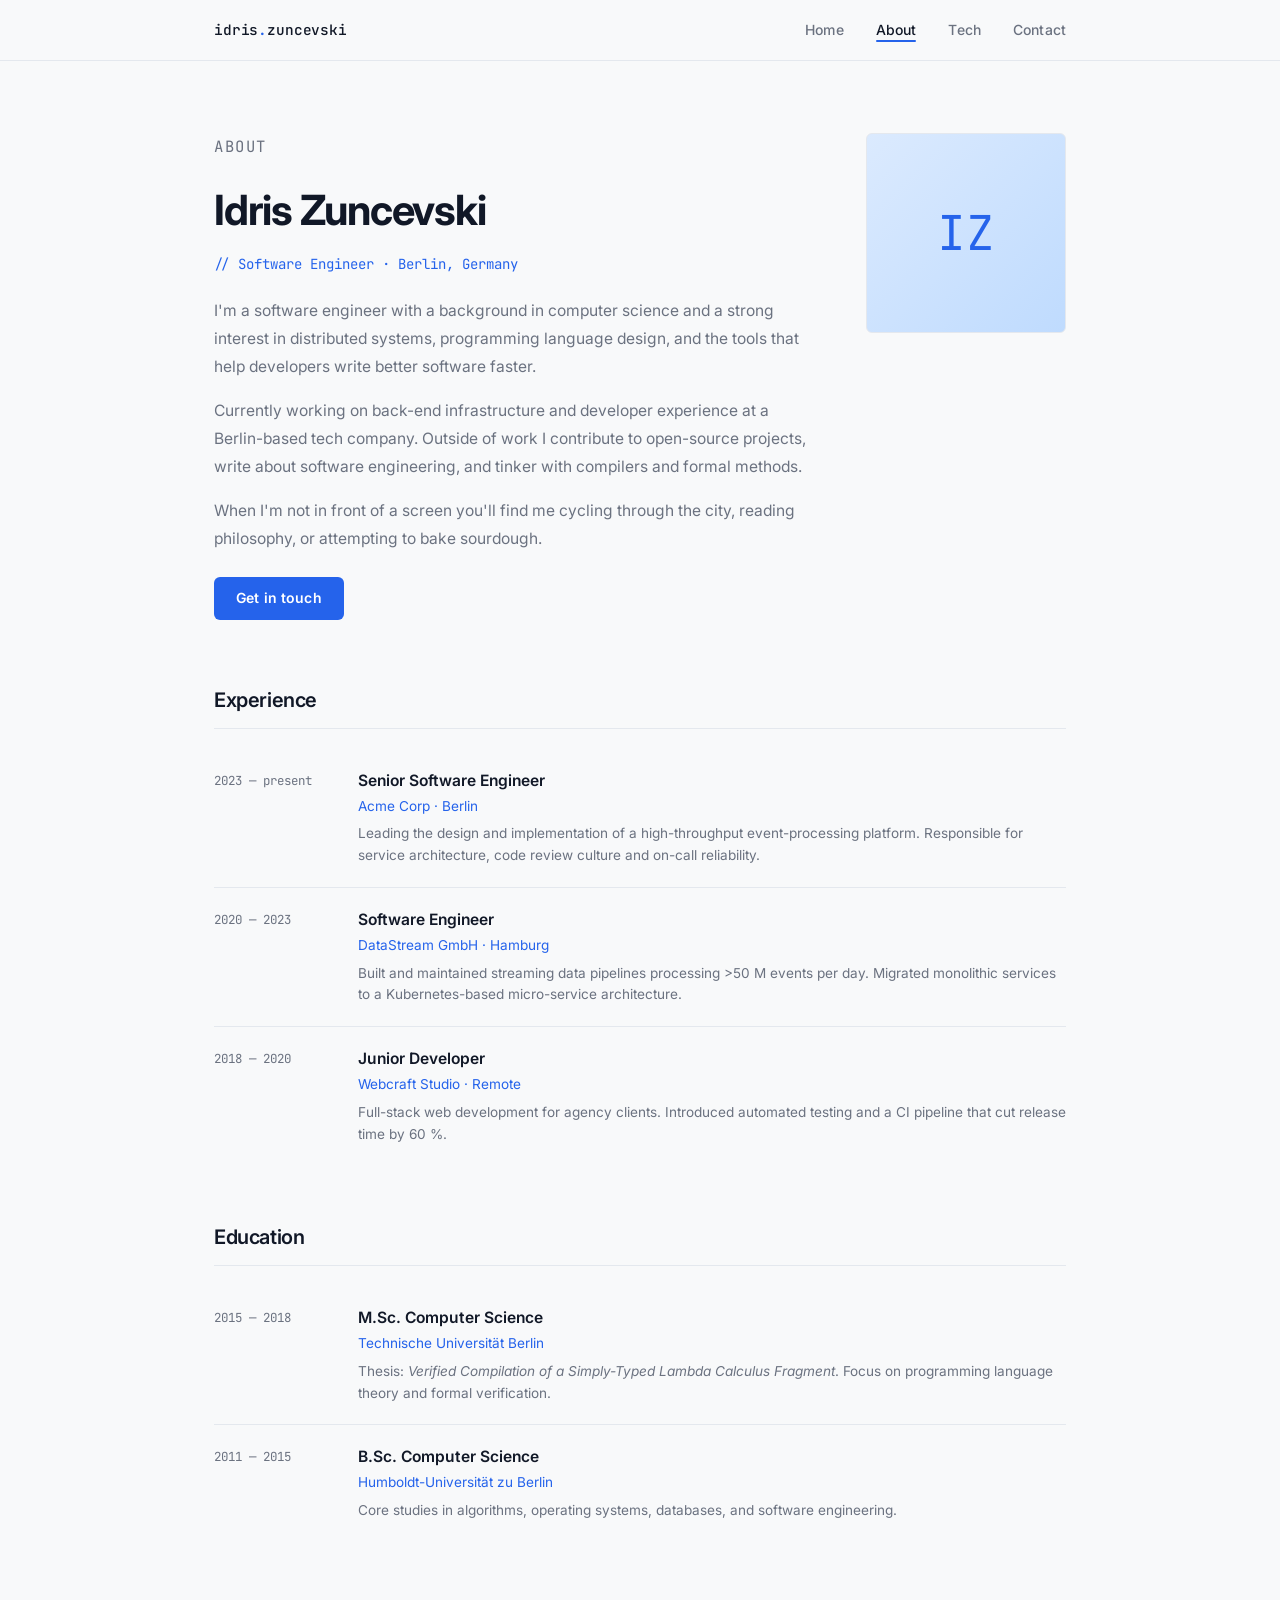
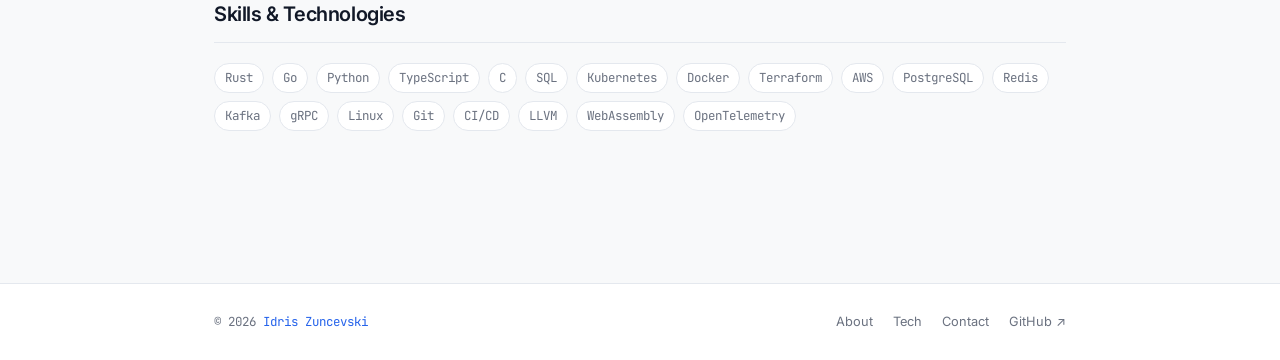
==== about.html @ fc9689c5 "Add personal website: home, about, tech, contact pages with shared CSS and JS Agent-Logs-Url: https:" ====
<!DOCTYPE html>
<html lang="en">
<head>
  <meta charset="UTF-8" />
  <meta name="viewport" content="width=device-width, initial-scale=1.0" />
  <title>About — Idris Zuncevski</title>
  <meta name="description" content="About Idris Zuncevski — software engineer, background, experience and interests." />
  <link rel="stylesheet" href="styles.css" />
</head>
<body>

  <!-- ── Navigation ────────────────────────────────────────── -->
  <nav class="nav">
    <div class="container nav__inner">
      <a class="nav__logo" href="index.html">idris<span>.</span>zuncevski</a>
      <ul class="nav__links" role="list">
        <li><a href="index.html">Home</a></li>
        <li><a href="about.html">About</a></li>
        <li><a href="tech.html">Tech</a></li>
        <li><a href="contact.html">Contact</a></li>
      </ul>
      <button class="nav__toggle" id="navToggle" aria-label="Toggle navigation" aria-expanded="false">
        <span></span><span></span><span></span>
      </button>
    </div>
    <div class="nav__mobile" id="mobileNav">
      <a href="index.html">Home</a>
      <a href="about.html">About</a>
      <a href="tech.html">Tech</a>
      <a href="contact.html">Contact</a>
    </div>
  </nav>

  <main>
    <div class="container">

      <!-- ── Header ────────────────────────────────────────── -->
      <div class="about-header">
        <div class="about-content">
          <p class="section-label">About</p>
          <h1>Idris Zuncevski</h1>
          <p class="role">// Software Engineer · Berlin, Germany</p>
          <p>
            I'm a software engineer with a background in computer science and a
            strong interest in distributed systems, programming language design,
            and the tools that help developers write better software faster.
          </p>
          <p>
            Currently working on back-end infrastructure and developer experience
            at a Berlin-based tech company. Outside of work I contribute to
            open-source projects, write about software engineering, and tinker
            with compilers and formal methods.
          </p>
          <p>
            When I'm not in front of a screen you'll find me cycling through
            the city, reading philosophy, or attempting to bake sourdough.
          </p>
          <div style="margin-top:24px;">
            <a href="contact.html" class="btn btn--primary">Get in touch</a>
          </div>
        </div>
        <div class="about-avatar" aria-hidden="true">IZ</div>
      </div>

      <!-- ── Experience ────────────────────────────────────── -->
      <section class="about-section">
        <h2>Experience</h2>
        <div class="timeline">
          <div class="timeline-item">
            <span class="timeline-date">2023 — present</span>
            <div class="timeline-content">
              <h3>Senior Software Engineer</h3>
              <p class="org">Acme Corp · Berlin</p>
              <p>Leading the design and implementation of a high-throughput
              event-processing platform. Responsible for service architecture,
              code review culture and on-call reliability.</p>
            </div>
          </div>
          <div class="timeline-item">
            <span class="timeline-date">2020 — 2023</span>
            <div class="timeline-content">
              <h3>Software Engineer</h3>
              <p class="org">DataStream GmbH · Hamburg</p>
              <p>Built and maintained streaming data pipelines processing
              &gt;50 M events per day. Migrated monolithic services to a
              Kubernetes-based micro-service architecture.</p>
            </div>
          </div>
          <div class="timeline-item">
            <span class="timeline-date">2018 — 2020</span>
            <div class="timeline-content">
              <h3>Junior Developer</h3>
              <p class="org">Webcraft Studio · Remote</p>
              <p>Full-stack web development for agency clients. Introduced
              automated testing and a CI pipeline that cut release time by 60 %.</p>
            </div>
          </div>
        </div>
      </section>

      <!-- ── Education ──────────────────────────────────────── -->
      <section class="about-section">
        <h2>Education</h2>
        <div class="timeline">
          <div class="timeline-item">
            <span class="timeline-date">2015 — 2018</span>
            <div class="timeline-content">
              <h3>M.Sc. Computer Science</h3>
              <p class="org">Technische Universität Berlin</p>
              <p>Thesis: <em>Verified Compilation of a Simply-Typed Lambda
              Calculus Fragment</em>. Focus on programming language theory
              and formal verification.</p>
            </div>
          </div>
          <div class="timeline-item">
            <span class="timeline-date">2011 — 2015</span>
            <div class="timeline-content">
              <h3>B.Sc. Computer Science</h3>
              <p class="org">Humboldt-Universität zu Berlin</p>
              <p>Core studies in algorithms, operating systems, databases,
              and software engineering.</p>
            </div>
          </div>
        </div>
      </section>

      <!-- ── Skills ─────────────────────────────────────────── -->
      <section class="about-section">
        <h2>Skills &amp; Technologies</h2>
        <div class="skills-grid">
          <span class="skill-tag">Rust</span>
          <span class="skill-tag">Go</span>
          <span class="skill-tag">Python</span>
          <span class="skill-tag">TypeScript</span>
          <span class="skill-tag">C</span>
          <span class="skill-tag">SQL</span>
          <span class="skill-tag">Kubernetes</span>
          <span class="skill-tag">Docker</span>
          <span class="skill-tag">Terraform</span>
          <span class="skill-tag">AWS</span>
          <span class="skill-tag">PostgreSQL</span>
          <span class="skill-tag">Redis</span>
          <span class="skill-tag">Kafka</span>
          <span class="skill-tag">gRPC</span>
          <span class="skill-tag">Linux</span>
          <span class="skill-tag">Git</span>
          <span class="skill-tag">CI/CD</span>
          <span class="skill-tag">LLVM</span>
          <span class="skill-tag">WebAssembly</span>
          <span class="skill-tag">OpenTelemetry</span>
        </div>
      </section>

    </div>
  </main>

  <!-- ── Footer ─────────────────────────────────────────────── -->
  <footer class="footer">
    <div class="container footer__inner">
      <p class="footer__copy">© 2026 <span>Idris Zuncevski</span></p>
      <nav class="footer__links" aria-label="Footer navigation">
        <a href="about.html">About</a>
        <a href="tech.html">Tech</a>
        <a href="contact.html">Contact</a>
        <a href="https://github.com/" target="_blank" rel="noopener">GitHub ↗</a>
      </nav>
    </div>
  </footer>

  <script src="script.js"></script>
</body>
</html>
---- styles.css ----
/* ============================================================
   styles.css — Idris Zuncevski personal website
   Light · Modern · Technical · Elegant
   ============================================================ */

/* ── Google Fonts ─────────────────────────────────────────── */
@import url('https://fonts.googleapis.com/css2?family=Inter:wght@300;400;500;600;700&family=JetBrains+Mono:wght@400;500&display=swap');

/* ── Reset & Base ─────────────────────────────────────────── */
*, *::before, *::after {
  box-sizing: border-box;
  margin: 0;
  padding: 0;
}

:root {
  --bg:         #F8F9FA;
  --surface:    #FFFFFF;
  --border:     #E4E8EE;
  --text:       #111827;
  --text-muted: #6B7280;
  --accent:     #2563EB;
  --accent-dim: #DBEAFE;
  --mono:       'JetBrains Mono', 'Fira Code', 'Courier New', monospace;
  --sans:       'Inter', system-ui, -apple-system, sans-serif;
  --radius:     6px;
  --transition: 200ms ease;
  --shadow:     0 1px 3px rgba(0,0,0,.06), 0 4px 12px rgba(0,0,0,.04);
  --shadow-lg:  0 4px 16px rgba(0,0,0,.08), 0 12px 40px rgba(0,0,0,.06);
}

html {
  font-size: 16px;
  scroll-behavior: smooth;
}

body {
  font-family: var(--sans);
  background: var(--bg);
  color: var(--text);
  line-height: 1.6;
  min-height: 100vh;
  display: flex;
  flex-direction: column;
}

a {
  color: var(--accent);
  text-decoration: none;
  transition: color var(--transition);
}

a:hover {
  color: #1D4ED8;
}

img {
  max-width: 100%;
  display: block;
}

ul, ol {
  list-style: none;
}

/* ── Layout ───────────────────────────────────────────────── */
.container {
  width: 100%;
  max-width: 900px;
  margin: 0 auto;
  padding: 0 24px;
}

main {
  flex: 1;
  padding: 72px 0 96px;
}

/* ── Navigation ───────────────────────────────────────────── */
.nav {
  position: sticky;
  top: 0;
  z-index: 100;
  background: rgba(248, 249, 250, 0.92);
  backdrop-filter: blur(12px);
  -webkit-backdrop-filter: blur(12px);
  border-bottom: 1px solid var(--border);
}

.nav__inner {
  display: flex;
  align-items: center;
  justify-content: space-between;
  height: 60px;
}

.nav__logo {
  font-family: var(--mono);
  font-size: 0.9rem;
  font-weight: 500;
  color: var(--text);
  letter-spacing: -0.01em;
}

.nav__logo span {
  color: var(--accent);
}

.nav__links {
  display: flex;
  gap: 32px;
  align-items: center;
}

.nav__links a {
  font-size: 0.875rem;
  font-weight: 500;
  color: var(--text-muted);
  letter-spacing: 0.01em;
  transition: color var(--transition);
  position: relative;
}

.nav__links a::after {
  content: '';
  position: absolute;
  bottom: -4px;
  left: 0;
  width: 0;
  height: 2px;
  background: var(--accent);
  border-radius: 2px;
  transition: width var(--transition);
}

.nav__links a:hover,
.nav__links a.active {
  color: var(--text);
}

.nav__links a:hover::after,
.nav__links a.active::after {
  width: 100%;
}

/* Hamburger */
.nav__toggle {
  display: none;
  flex-direction: column;
  gap: 5px;
  cursor: pointer;
  padding: 4px;
  background: none;
  border: none;
}

.nav__toggle span {
  display: block;
  width: 22px;
  height: 2px;
  background: var(--text);
  border-radius: 2px;
  transition: var(--transition);
}

/* Mobile nav */
.nav__mobile {
  display: none;
  flex-direction: column;
  border-top: 1px solid var(--border);
  padding: 16px 0 20px;
  background: var(--bg);
}

.nav__mobile a {
  font-size: 0.9rem;
  font-weight: 500;
  color: var(--text-muted);
  padding: 10px 24px;
  transition: color var(--transition), background var(--transition);
}

.nav__mobile a:hover,
.nav__mobile a.active {
  color: var(--text);
  background: var(--accent-dim);
}

.nav__mobile.open {
  display: flex;
}

/* ── Hero (Home) ──────────────────────────────────────────── */
.hero {
  padding: 80px 0 64px;
}

.hero__label {
  display: inline-flex;
  align-items: center;
  gap: 8px;
  font-family: var(--mono);
  font-size: 0.78rem;
  color: var(--accent);
  background: var(--accent-dim);
  padding: 4px 10px;
  border-radius: 99px;
  margin-bottom: 24px;
  letter-spacing: 0.04em;
}

.hero__label::before {
  content: '';
  width: 6px;
  height: 6px;
  border-radius: 50%;
  background: var(--accent);
}

.hero__title {
  font-size: clamp(2.2rem, 5vw, 3.2rem);
  font-weight: 700;
  line-height: 1.12;
  letter-spacing: -0.03em;
  color: var(--text);
  margin-bottom: 20px;
}

.hero__title em {
  font-style: normal;
  color: var(--accent);
}

.hero__subtitle {
  font-size: 1.1rem;
  color: var(--text-muted);
  max-width: 540px;
  margin-bottom: 36px;
  line-height: 1.7;
}

.hero__actions {
  display: flex;
  gap: 12px;
  flex-wrap: wrap;
}

/* ── Buttons ──────────────────────────────────────────────── */
.btn {
  display: inline-flex;
  align-items: center;
  gap: 8px;
  padding: 10px 22px;
  border-radius: var(--radius);
  font-family: var(--sans);
  font-size: 0.875rem;
  font-weight: 600;
  cursor: pointer;
  border: none;
  transition: all var(--transition);
  letter-spacing: 0.01em;
}

.btn--primary {
  background: var(--accent);
  color: #fff;
}

.btn--primary:hover {
  background: #1D4ED8;
  color: #fff;
  transform: translateY(-1px);
  box-shadow: 0 4px 12px rgba(37,99,235,.3);
}

.btn--outline {
  background: transparent;
  color: var(--text);
  border: 1.5px solid var(--border);
}

.btn--outline:hover {
  border-color: var(--accent);
  color: var(--accent);
  transform: translateY(-1px);
}

/* ── Section heading ──────────────────────────────────────── */
.section-label {
  font-family: var(--mono);
  font-size: 0.75rem;
  text-transform: uppercase;
  letter-spacing: 0.1em;
  color: var(--accent);
  margin-bottom: 8px;
}

.section-title {
  font-size: clamp(1.6rem, 3.5vw, 2.2rem);
  font-weight: 700;
  letter-spacing: -0.025em;
  margin-bottom: 12px;
  color: var(--text);
}

.section-intro {
  color: var(--text-muted);
  max-width: 560px;
  line-height: 1.7;
  margin-bottom: 48px;
}

/* ── Card ─────────────────────────────────────────────────── */
.card {
  background: var(--surface);
  border: 1px solid var(--border);
  border-radius: var(--radius);
  padding: 28px;
  box-shadow: var(--shadow);
  transition: box-shadow var(--transition), transform var(--transition);
}

.card:hover {
  box-shadow: var(--shadow-lg);
  transform: translateY(-2px);
}

/* ── Grid ─────────────────────────────────────────────────── */
.grid-2 {
  display: grid;
  grid-template-columns: repeat(2, 1fr);
  gap: 20px;
}

.grid-3 {
  display: grid;
  grid-template-columns: repeat(3, 1fr);
  gap: 20px;
}

/* ── Highlights (Home) ────────────────────────────────────── */
.highlights {
  padding: 0 0 80px;
}

.highlight-card__icon {
  width: 40px;
  height: 40px;
  background: var(--accent-dim);
  border-radius: var(--radius);
  display: flex;
  align-items: center;
  justify-content: center;
  margin-bottom: 16px;
  font-size: 1.1rem;
}

.highlight-card__title {
  font-size: 1rem;
  font-weight: 600;
  margin-bottom: 6px;
  color: var(--text);
}

.highlight-card__body {
  font-size: 0.875rem;
  color: var(--text-muted);
  line-height: 1.65;
}

/* ── About Page ───────────────────────────────────────────── */
.about-header {
  display: grid;
  grid-template-columns: 1fr 200px;
  gap: 48px;
  align-items: start;
  margin-bottom: 64px;
}

.about-avatar {
  width: 200px;
  height: 200px;
  border-radius: var(--radius);
  background: linear-gradient(135deg, var(--accent-dim) 0%, #BFDBFE 100%);
  display: flex;
  align-items: center;
  justify-content: center;
  font-family: var(--mono);
  font-size: 3rem;
  color: var(--accent);
  border: 1px solid var(--border);
  flex-shrink: 0;
}

.about-content h1 {
  font-size: clamp(1.8rem, 4vw, 2.6rem);
  font-weight: 700;
  letter-spacing: -0.03em;
  margin-bottom: 8px;
}

.about-content .role {
  font-family: var(--mono);
  font-size: 0.875rem;
  color: var(--accent);
  margin-bottom: 20px;
}

.about-content p {
  color: var(--text-muted);
  line-height: 1.8;
  margin-bottom: 16px;
  font-size: 0.975rem;
}

.about-section {
  margin-bottom: 56px;
}

.about-section h2 {
  font-size: 1.25rem;
  font-weight: 600;
  letter-spacing: -0.02em;
  margin-bottom: 20px;
  padding-bottom: 12px;
  border-bottom: 1px solid var(--border);
}

/* Timeline */
.timeline {
  display: flex;
  flex-direction: column;
  gap: 0;
}

.timeline-item {
  display: grid;
  grid-template-columns: 120px 1fr;
  gap: 24px;
  padding: 20px 0;
  border-bottom: 1px solid var(--border);
}

.timeline-item:last-child {
  border-bottom: none;
}

.timeline-date {
  font-family: var(--mono);
  font-size: 0.78rem;
  color: var(--text-muted);
  padding-top: 2px;
}

.timeline-content h3 {
  font-size: 0.975rem;
  font-weight: 600;
  margin-bottom: 2px;
}

.timeline-content .org {
  font-size: 0.85rem;
  color: var(--accent);
  margin-bottom: 6px;
}

.timeline-content p {
  font-size: 0.85rem;
  color: var(--text-muted);
  line-height: 1.6;
}

/* Skills */
.skills-grid {
  display: flex;
  flex-wrap: wrap;
  gap: 8px;
}

.skill-tag {
  font-family: var(--mono);
  font-size: 0.78rem;
  background: var(--surface);
  border: 1px solid var(--border);
  color: var(--text-muted);
  padding: 4px 10px;
  border-radius: 99px;
  transition: all var(--transition);
}

.skill-tag:hover {
  border-color: var(--accent);
  color: var(--accent);
  background: var(--accent-dim);
}

/* ── Tech Page ────────────────────────────────────────────── */
.tech-filters {
  display: flex;
  gap: 8px;
  flex-wrap: wrap;
  margin-bottom: 32px;
}

.filter-btn {
  font-family: var(--mono);
  font-size: 0.78rem;
  padding: 5px 14px;
  border-radius: 99px;
  border: 1px solid var(--border);
  background: var(--surface);
  color: var(--text-muted);
  cursor: pointer;
  transition: all var(--transition);
  letter-spacing: 0.02em;
}

.filter-btn:hover,
.filter-btn.active {
  border-color: var(--accent);
  color: var(--accent);
  background: var(--accent-dim);
}

.projects-grid {
  display: grid;
  grid-template-columns: repeat(2, 1fr);
  gap: 20px;
  margin-bottom: 64px;
}

.project-card {
  background: var(--surface);
  border: 1px solid var(--border);
  border-radius: var(--radius);
  padding: 24px;
  box-shadow: var(--shadow);
  transition: box-shadow var(--transition), transform var(--transition);
  display: flex;
  flex-direction: column;
}

.project-card:hover {
  box-shadow: var(--shadow-lg);
  transform: translateY(-2px);
}

.project-card__header {
  display: flex;
  align-items: flex-start;
  justify-content: space-between;
  margin-bottom: 12px;
}

.project-card__title {
  font-size: 1rem;
  font-weight: 600;
  letter-spacing: -0.01em;
}

.project-card__links {
  display: flex;
  gap: 8px;
  flex-shrink: 0;
  margin-left: 12px;
}

.project-card__links a {
  font-size: 0.75rem;
  color: var(--text-muted);
  padding: 3px 8px;
  border: 1px solid var(--border);
  border-radius: 99px;
  transition: all var(--transition);
}

.project-card__links a:hover {
  color: var(--accent);
  border-color: var(--accent);
}

.project-card__desc {
  font-size: 0.875rem;
  color: var(--text-muted);
  line-height: 1.65;
  flex: 1;
  margin-bottom: 16px;
}

.project-card__tags {
  display: flex;
  flex-wrap: wrap;
  gap: 6px;
}

.tag {
  font-family: var(--mono);
  font-size: 0.72rem;
  color: var(--accent);
  background: var(--accent-dim);
  padding: 2px 8px;
  border-radius: 4px;
  letter-spacing: 0.02em;
}

/* Stack section */
.stack-table {
  width: 100%;
  border-collapse: collapse;
  font-size: 0.875rem;
  margin-bottom: 64px;
}

.stack-table thead {
  border-bottom: 2px solid var(--border);
}

.stack-table th {
  text-align: left;
  font-family: var(--mono);
  font-size: 0.75rem;
  text-transform: uppercase;
  letter-spacing: 0.08em;
  color: var(--text-muted);
  padding: 10px 16px;
  font-weight: 500;
}

.stack-table td {
  padding: 12px 16px;
  border-bottom: 1px solid var(--border);
  color: var(--text);
  vertical-align: top;
}

.stack-table td:first-child {
  font-family: var(--mono);
  font-size: 0.825rem;
  color: var(--accent);
}

.stack-table td.muted {
  color: var(--text-muted);
  font-size: 0.825rem;
}

.stack-table tr:last-child td {
  border-bottom: none;
}

/* ── Contact Page ─────────────────────────────────────────── */
.contact-layout {
  display: grid;
  grid-template-columns: 1fr 300px;
  gap: 48px;
  align-items: start;
}

.form-group {
  margin-bottom: 20px;
}

.form-group label {
  display: block;
  font-size: 0.8rem;
  font-weight: 600;
  color: var(--text);
  margin-bottom: 6px;
  letter-spacing: 0.02em;
}

.form-group label .req {
  color: var(--accent);
  margin-left: 2px;
}

.form-control {
  width: 100%;
  padding: 10px 14px;
  font-family: var(--sans);
  font-size: 0.9rem;
  color: var(--text);
  background: var(--surface);
  border: 1.5px solid var(--border);
  border-radius: var(--radius);
  outline: none;
  transition: border-color var(--transition), box-shadow var(--transition);
  appearance: none;
}

.form-control:focus {
  border-color: var(--accent);
  box-shadow: 0 0 0 3px rgba(37,99,235,.1);
}

.form-control::placeholder {
  color: #B0B9C6;
}

textarea.form-control {
  resize: vertical;
  min-height: 140px;
  line-height: 1.6;
}

.form-row {
  display: grid;
  grid-template-columns: 1fr 1fr;
  gap: 16px;
}

.form-hint {
  font-size: 0.78rem;
  color: var(--text-muted);
  margin-top: 5px;
}

.form-submit {
  margin-top: 8px;
}

.form-success {
  display: none;
  background: #ECFDF5;
  border: 1px solid #6EE7B7;
  border-radius: var(--radius);
  padding: 16px 20px;
  font-size: 0.875rem;
  color: #065F46;
  margin-top: 20px;
  align-items: center;
  gap: 10px;
}

.form-success.show {
  display: flex;
}

/* Contact info sidebar */
.contact-info {
  display: flex;
  flex-direction: column;
  gap: 12px;
}

.contact-item {
  background: var(--surface);
  border: 1px solid var(--border);
  border-radius: var(--radius);
  padding: 16px 18px;
  display: flex;
  align-items: center;
  gap: 14px;
  font-size: 0.875rem;
  transition: all var(--transition);
}

.contact-item:hover {
  border-color: var(--accent);
  box-shadow: var(--shadow);
}

.contact-item__icon {
  width: 36px;
  height: 36px;
  background: var(--accent-dim);
  border-radius: var(--radius);
  display: flex;
  align-items: center;
  justify-content: center;
  flex-shrink: 0;
  font-size: 1rem;
}

.contact-item__label {
  font-size: 0.72rem;
  font-weight: 600;
  text-transform: uppercase;
  letter-spacing: 0.06em;
  color: var(--text-muted);
  margin-bottom: 2px;
}

.contact-item__value {
  color: var(--text);
  font-weight: 500;
  font-size: 0.875rem;
}

.contact-item a.contact-item__value {
  color: var(--accent);
}

/* PGP key block */
.pgp-block {
  background: var(--surface);
  border: 1px solid var(--border);
  border-radius: var(--radius);
  padding: 16px;
  margin-top: 12px;
}

.pgp-block pre {
  font-family: var(--mono);
  font-size: 0.72rem;
  color: var(--text-muted);
  overflow-x: auto;
  line-height: 1.5;
  white-space: pre;
}

/* ── Footer ───────────────────────────────────────────────── */
.footer {
  border-top: 1px solid var(--border);
  padding: 28px 0;
  background: var(--surface);
}

.footer__inner {
  display: flex;
  align-items: center;
  justify-content: space-between;
  gap: 16px;
  flex-wrap: wrap;
}

.footer__copy {
  font-family: var(--mono);
  font-size: 0.78rem;
  color: var(--text-muted);
}

.footer__copy span {
  color: var(--accent);
}

.footer__links {
  display: flex;
  gap: 20px;
}

.footer__links a {
  font-size: 0.8rem;
  color: var(--text-muted);
  transition: color var(--transition);
}

.footer__links a:hover {
  color: var(--text);
}

/* ── Divider ──────────────────────────────────────────────── */
.divider {
  height: 1px;
  background: var(--border);
  margin: 56px 0;
}

/* ── Responsive ───────────────────────────────────────────── */
@media (max-width: 768px) {
  main {
    padding: 48px 0 64px;
  }

  .nav__links {
    display: none;
  }

  .nav__toggle {
    display: flex;
  }

  .grid-2,
  .grid-3 {
    grid-template-columns: 1fr;
  }

  .about-header {
    grid-template-columns: 1fr;
    gap: 32px;
  }

  .about-avatar {
    width: 100px;
    height: 100px;
    font-size: 2rem;
  }

  .contact-layout {
    grid-template-columns: 1fr;
  }

  .form-row {
    grid-template-columns: 1fr;
  }

  .projects-grid {
    grid-template-columns: 1fr;
  }

  .timeline-item {
    grid-template-columns: 1fr;
    gap: 4px;
  }

  .timeline-date {
    font-size: 0.72rem;
  }

  .hero {
    padding: 48px 0 40px;
  }
}

@media (max-width: 480px) {
  .hero__title {
    font-size: 1.9rem;
  }

  .hero__actions {
    flex-direction: column;
  }

  .btn {
    width: 100%;
    justify-content: center;
  }
}
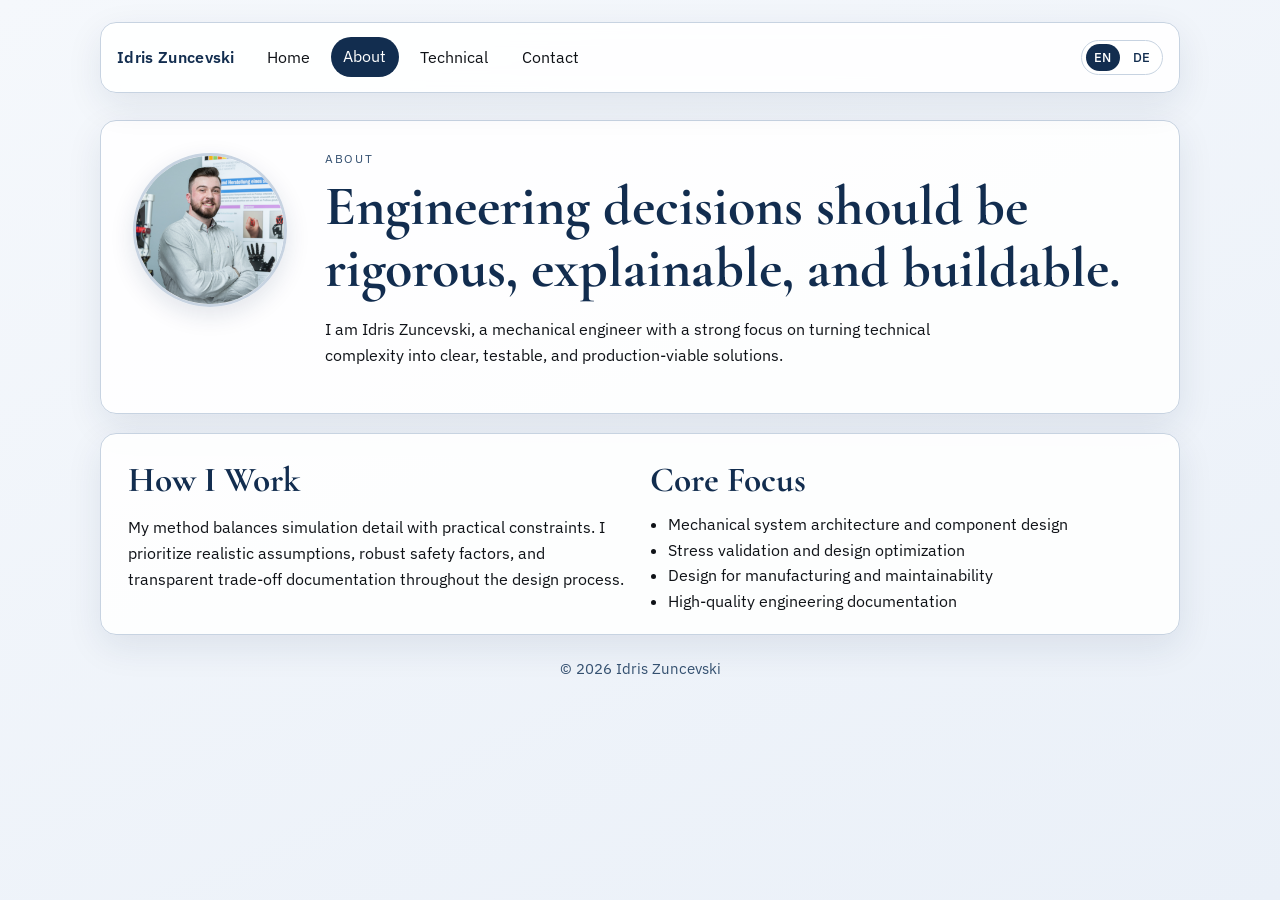
==== commit fedf967c: "first changes" ====
--- a/about.html
+++ b/about.html
@@ -3,169 +3,79 @@
 <head>
   <meta charset="UTF-8" />
   <meta name="viewport" content="width=device-width, initial-scale=1.0" />
-  <title>About — Idris Zuncevski</title>
-  <meta name="description" content="About Idris Zuncevski — software engineer, background, experience and interests." />
+  <title>About | Idris Zuncevski</title>
+  <meta
+    name="description"
+    content="About Idris Zuncevski, mechanical engineer focused on CAD, analysis, and practical engineering execution."
+  />
+  <link rel="preconnect" href="https://fonts.googleapis.com" />
+  <link rel="preconnect" href="https://fonts.gstatic.com" crossorigin />
+  <link
+    href="https://fonts.googleapis.com/css2?family=Cormorant+Garamond:wght@500;600;700&family=IBM+Plex+Sans:wght@300;400;500;600&display=swap"
+    rel="stylesheet"
+  />
   <link rel="stylesheet" href="styles.css" />
 </head>
-<body>
+<body data-lang="en">
+  <div class="page-shell">
+    <header class="site-header">
+      <a class="brand" href="index.html">Idris Zuncevski</a>
+      <button class="menu-toggle" aria-expanded="false" aria-controls="site-nav">Menu</button>
+      <nav id="site-nav" class="site-nav" aria-label="Main navigation">
+        <a href="index.html" data-nav="home">Home</a>
+        <a href="about.html" data-nav="about">About</a>
+        <a href="technical.html" data-nav="technical">Technical</a>
+        <a href="contact.html" data-nav="contact">Contact</a>
+      </nav>
+      <div class="lang-switch" aria-label="Language switch">
+        <a href="about.html" aria-current="true">EN</a>
+        <a href="de-about.html">DE</a>
+      </div>
+    </header>
 
-  <!-- ── Navigation ────────────────────────────────────────── -->
-  <nav class="nav">
-    <div class="container nav__inner">
-      <a class="nav__logo" href="index.html">idris<span>.</span>zuncevski</a>
-      <ul class="nav__links" role="list">
-        <li><a href="index.html">Home</a></li>
-        <li><a href="about.html">About</a></li>
-        <li><a href="tech.html">Tech</a></li>
-        <li><a href="contact.html">Contact</a></li>
-      </ul>
-      <button class="nav__toggle" id="navToggle" aria-label="Toggle navigation" aria-expanded="false">
-        <span></span><span></span><span></span>
-      </button>
-    </div>
-    <div class="nav__mobile" id="mobileNav">
-      <a href="index.html">Home</a>
-      <a href="about.html">About</a>
-      <a href="tech.html">Tech</a>
-      <a href="contact.html">Contact</a>
-    </div>
-  </nav>
-
-  <main>
-    <div class="container">
-
-      <!-- ── Header ────────────────────────────────────────── -->
-      <div class="about-header">
-        <div class="about-content">
-          <p class="section-label">About</p>
-          <h1>Idris Zuncevski</h1>
-          <p class="role">// Software Engineer · Berlin, Germany</p>
-          <p>
-            I'm a software engineer with a background in computer science and a
-            strong interest in distributed systems, programming language design,
-            and the tools that help developers write better software faster.
+    <main>
+      <section class="about-hero js-reveal" data-delay="0.06">
+        <div class="about-photo-wrap">
+          <img
+            src="assets/photo.jpg"
+            alt="Idris Zuncevski"
+            class="about-portrait"
+          />
+        </div>
+        <div class="about-intro-text">
+          <p class="eyebrow">About</p>
+          <h1>Engineering decisions should be rigorous, explainable, and buildable.</h1>
+          <p class="lead">
+            I am Idris Zuncevski, a mechanical engineer with a strong focus on turning technical complexity
+            into clear, testable, and production-viable solutions.
           </p>
-          <p>
-            Currently working on back-end infrastructure and developer experience
-            at a Berlin-based tech company. Outside of work I contribute to
-            open-source projects, write about software engineering, and tinker
-            with compilers and formal methods.
-          </p>
-          <p>
-            When I'm not in front of a screen you'll find me cycling through
-            the city, reading philosophy, or attempting to bake sourdough.
-          </p>
-          <div style="margin-top:24px;">
-            <a href="contact.html" class="btn btn--primary">Get in touch</a>
-          </div>
-        </div>
-        <div class="about-avatar" aria-hidden="true">IZ</div>
-      </div>
-
-      <!-- ── Experience ────────────────────────────────────── -->
-      <section class="about-section">
-        <h2>Experience</h2>
-        <div class="timeline">
-          <div class="timeline-item">
-            <span class="timeline-date">2023 — present</span>
-            <div class="timeline-content">
-              <h3>Senior Software Engineer</h3>
-              <p class="org">Acme Corp · Berlin</p>
-              <p>Leading the design and implementation of a high-throughput
-              event-processing platform. Responsible for service architecture,
-              code review culture and on-call reliability.</p>
-            </div>
-          </div>
-          <div class="timeline-item">
-            <span class="timeline-date">2020 — 2023</span>
-            <div class="timeline-content">
-              <h3>Software Engineer</h3>
-              <p class="org">DataStream GmbH · Hamburg</p>
-              <p>Built and maintained streaming data pipelines processing
-              &gt;50 M events per day. Migrated monolithic services to a
-              Kubernetes-based micro-service architecture.</p>
-            </div>
-          </div>
-          <div class="timeline-item">
-            <span class="timeline-date">2018 — 2020</span>
-            <div class="timeline-content">
-              <h3>Junior Developer</h3>
-              <p class="org">Webcraft Studio · Remote</p>
-              <p>Full-stack web development for agency clients. Introduced
-              automated testing and a CI pipeline that cut release time by 60 %.</p>
-            </div>
-          </div>
         </div>
       </section>
 
-      <!-- ── Education ──────────────────────────────────────── -->
-      <section class="about-section">
-        <h2>Education</h2>
-        <div class="timeline">
-          <div class="timeline-item">
-            <span class="timeline-date">2015 — 2018</span>
-            <div class="timeline-content">
-              <h3>M.Sc. Computer Science</h3>
-              <p class="org">Technische Universität Berlin</p>
-              <p>Thesis: <em>Verified Compilation of a Simply-Typed Lambda
-              Calculus Fragment</em>. Focus on programming language theory
-              and formal verification.</p>
-            </div>
-          </div>
-          <div class="timeline-item">
-            <span class="timeline-date">2011 — 2015</span>
-            <div class="timeline-content">
-              <h3>B.Sc. Computer Science</h3>
-              <p class="org">Humboldt-Universität zu Berlin</p>
-              <p>Core studies in algorithms, operating systems, databases,
-              and software engineering.</p>
-            </div>
-          </div>
+      <section class="split-card js-reveal" data-delay="0.14">
+        <div>
+          <h2>How I Work</h2>
+          <p>
+            My method balances simulation detail with practical constraints. I prioritize realistic assumptions,
+            robust safety factors, and transparent trade-off documentation throughout the design process.
+          </p>
+        </div>
+        <div>
+          <h2>Core Focus</h2>
+          <ul>
+            <li>Mechanical system architecture and component design</li>
+            <li>Stress validation and design optimization</li>
+            <li>Design for manufacturing and maintainability</li>
+            <li>High-quality engineering documentation</li>
+          </ul>
         </div>
       </section>
+    </main>
 
-      <!-- ── Skills ─────────────────────────────────────────── -->
-      <section class="about-section">
-        <h2>Skills &amp; Technologies</h2>
-        <div class="skills-grid">
-          <span class="skill-tag">Rust</span>
-          <span class="skill-tag">Go</span>
-          <span class="skill-tag">Python</span>
-          <span class="skill-tag">TypeScript</span>
-          <span class="skill-tag">C</span>
-          <span class="skill-tag">SQL</span>
-          <span class="skill-tag">Kubernetes</span>
-          <span class="skill-tag">Docker</span>
-          <span class="skill-tag">Terraform</span>
-          <span class="skill-tag">AWS</span>
-          <span class="skill-tag">PostgreSQL</span>
-          <span class="skill-tag">Redis</span>
-          <span class="skill-tag">Kafka</span>
-          <span class="skill-tag">gRPC</span>
-          <span class="skill-tag">Linux</span>
-          <span class="skill-tag">Git</span>
-          <span class="skill-tag">CI/CD</span>
-          <span class="skill-tag">LLVM</span>
-          <span class="skill-tag">WebAssembly</span>
-          <span class="skill-tag">OpenTelemetry</span>
-        </div>
-      </section>
-
-    </div>
-  </main>
-
-  <!-- ── Footer ─────────────────────────────────────────────── -->
-  <footer class="footer">
-    <div class="container footer__inner">
-      <p class="footer__copy">© 2026 <span>Idris Zuncevski</span></p>
-      <nav class="footer__links" aria-label="Footer navigation">
-        <a href="about.html">About</a>
-        <a href="tech.html">Tech</a>
-        <a href="contact.html">Contact</a>
-        <a href="https://github.com/" target="_blank" rel="noopener">GitHub ↗</a>
-      </nav>
-    </div>
-  </footer>
+    <footer class="site-footer">
+      <p>&copy; <span id="year"></span> Idris Zuncevski</p>
+    </footer>
+  </div>
 
   <script src="script.js"></script>
 </body>
--- a/styles.css
+++ b/styles.css
@@ -1,928 +1,742 @@
-/* ============================================================
-   styles.css — Idris Zuncevski personal website
-   Light · Modern · Technical · Elegant
-   ============================================================ */
-
-/* ── Google Fonts ─────────────────────────────────────────── */
-@import url('https://fonts.googleapis.com/css2?family=Inter:wght@300;400;500;600;700&family=JetBrains+Mono:wght@400;500&display=swap');
-
-/* ── Reset & Base ─────────────────────────────────────────── */
-*, *::before, *::after {
+:root {
+  --paper: #f5f8fc;
+  --paper-2: #eaf0f8;
+  --ink: #0f1217;
+  --blue-ink: #122d4f;
+  --blue-soft: #355171;
+  --line: #c7d3e1;
+  --surface: rgba(255, 255, 255, 0.9);
+  --shadow: 0 12px 36px rgba(18, 45, 79, 0.09);
+  --radius: 16px;
+}
+
+* {
   box-sizing: border-box;
+}
+
+html,
+body {
   margin: 0;
   padding: 0;
 }
 
-:root {
-  --bg:         #F8F9FA;
-  --surface:    #FFFFFF;
-  --border:     #E4E8EE;
-  --text:       #111827;
-  --text-muted: #6B7280;
-  --accent:     #2563EB;
-  --accent-dim: #DBEAFE;
-  --mono:       'JetBrains Mono', 'Fira Code', 'Courier New', monospace;
-  --sans:       'Inter', system-ui, -apple-system, sans-serif;
-  --radius:     6px;
-  --transition: 200ms ease;
-  --shadow:     0 1px 3px rgba(0,0,0,.06), 0 4px 12px rgba(0,0,0,.04);
-  --shadow-lg:  0 4px 16px rgba(0,0,0,.08), 0 12px 40px rgba(0,0,0,.06);
-}
-
-html {
-  font-size: 16px;
-  scroll-behavior: smooth;
-}
-
 body {
-  font-family: var(--sans);
-  background: var(--bg);
-  color: var(--text);
+  min-height: 100vh;
+  font-family: "IBM Plex Sans", "Segoe UI", sans-serif;
+  color: var(--ink);
+  background:
+    linear-gradient(155deg, var(--paper), var(--paper-2)),
+    repeating-linear-gradient(
+      0deg,
+      rgba(18, 45, 79, 0.02) 0,
+      rgba(18, 45, 79, 0.02) 1px,
+      transparent 1px,
+      transparent 14px
+    );
   line-height: 1.6;
-  min-height: 100vh;
-  display: flex;
-  flex-direction: column;
-}
-
-a {
-  color: var(--accent);
-  text-decoration: none;
-  transition: color var(--transition);
-}
-
-a:hover {
-  color: #1D4ED8;
-}
-
-img {
-  max-width: 100%;
-  display: block;
-}
-
-ul, ol {
-  list-style: none;
-}
-
-/* ── Layout ───────────────────────────────────────────────── */
-.container {
-  width: 100%;
-  max-width: 900px;
+}
+
+.page-shell {
+  width: min(1080px, 92vw);
   margin: 0 auto;
-  padding: 0 24px;
-}
-
-main {
-  flex: 1;
-  padding: 72px 0 96px;
-}
-
-/* ── Navigation ───────────────────────────────────────────── */
-.nav {
-  position: sticky;
-  top: 0;
-  z-index: 100;
-  background: rgba(248, 249, 250, 0.92);
-  backdrop-filter: blur(12px);
-  -webkit-backdrop-filter: blur(12px);
-  border-bottom: 1px solid var(--border);
-}
-
-.nav__inner {
+  padding: 1.4rem 0 2.5rem;
+}
+
+.site-header {
   display: flex;
   align-items: center;
-  justify-content: space-between;
-  height: 60px;
-}
-
-.nav__logo {
-  font-family: var(--mono);
-  font-size: 0.9rem;
-  font-weight: 500;
-  color: var(--text);
-  letter-spacing: -0.01em;
-}
-
-.nav__logo span {
-  color: var(--accent);
-}
-
-.nav__links {
+  gap: 0.9rem;
+  padding: 0.9rem 1rem;
+  border: 1px solid var(--line);
+  border-radius: var(--radius);
+  background: var(--surface);
+  backdrop-filter: blur(10px);
+  box-shadow: var(--shadow);
+  position: sticky;
+  top: 1rem;
+  z-index: 20;
+}
+
+.brand {
+  color: var(--blue-ink);
+  text-decoration: none;
+  font-weight: 600;
+  letter-spacing: 0.02em;
+  margin-right: 0.3rem;
+}
+
+.menu-toggle {
+  display: none;
+  border: 1px solid var(--line);
+  border-radius: 8px;
+  background: #ffffff;
+  padding: 0.35rem 0.65rem;
+  color: var(--blue-ink);
+}
+
+.site-nav {
   display: flex;
-  gap: 32px;
-  align-items: center;
-}
-
-.nav__links a {
-  font-size: 0.875rem;
-  font-weight: 500;
-  color: var(--text-muted);
-  letter-spacing: 0.01em;
-  transition: color var(--transition);
-  position: relative;
-}
-
-.nav__links a::after {
-  content: '';
-  position: absolute;
-  bottom: -4px;
-  left: 0;
-  width: 0;
-  height: 2px;
-  background: var(--accent);
-  border-radius: 2px;
-  transition: width var(--transition);
-}
-
-.nav__links a:hover,
-.nav__links a.active {
-  color: var(--text);
-}
-
-.nav__links a:hover::after,
-.nav__links a.active::after {
-  width: 100%;
-}
-
-/* Hamburger */
-.nav__toggle {
-  display: none;
-  flex-direction: column;
-  gap: 5px;
-  cursor: pointer;
-  padding: 4px;
-  background: none;
-  border: none;
-}
-
-.nav__toggle span {
-  display: block;
-  width: 22px;
-  height: 2px;
-  background: var(--text);
-  border-radius: 2px;
-  transition: var(--transition);
-}
-
-/* Mobile nav */
-.nav__mobile {
-  display: none;
-  flex-direction: column;
-  border-top: 1px solid var(--border);
-  padding: 16px 0 20px;
-  background: var(--bg);
-}
-
-.nav__mobile a {
-  font-size: 0.9rem;
-  font-weight: 500;
-  color: var(--text-muted);
-  padding: 10px 24px;
-  transition: color var(--transition), background var(--transition);
-}
-
-.nav__mobile a:hover,
-.nav__mobile a.active {
-  color: var(--text);
-  background: var(--accent-dim);
-}
-
-.nav__mobile.open {
-  display: flex;
-}
-
-/* ── Hero (Home) ──────────────────────────────────────────── */
-.hero {
-  padding: 80px 0 64px;
-}
-
-.hero__label {
+  gap: 0.5rem;
+}
+
+.site-nav a {
+  text-decoration: none;
+  color: var(--ink);
+  padding: 0.45rem 0.8rem;
+  border-radius: 999px;
+  transition: background-color 0.25s ease, color 0.25s ease, transform 0.25s ease;
+}
+
+.site-nav a:hover,
+.site-nav a:focus-visible,
+.site-nav a[aria-current="page"] {
+  color: #ffffff;
+  background: var(--blue-ink);
+  transform: translateY(-1px);
+}
+
+.lang-switch {
+  margin-left: auto;
   display: inline-flex;
   align-items: center;
-  gap: 8px;
-  font-family: var(--mono);
-  font-size: 0.78rem;
-  color: var(--accent);
-  background: var(--accent-dim);
-  padding: 4px 10px;
-  border-radius: 99px;
-  margin-bottom: 24px;
-  letter-spacing: 0.04em;
-}
-
-.hero__label::before {
-  content: '';
-  width: 6px;
-  height: 6px;
+  gap: 0.25rem;
+  border: 1px solid var(--line);
+  border-radius: 999px;
+  background: #ffffff;
+  padding: 0.2rem;
+}
+
+.lang-switch a {
+  text-decoration: none;
+  color: var(--blue-ink);
+  border-radius: 999px;
+  padding: 0.2rem 0.55rem;
+  font-size: 0.8rem;
+  font-weight: 500;
+}
+
+.lang-switch a[aria-current="true"] {
+  background: var(--blue-ink);
+  color: #ffffff;
+}
+
+main {
+  margin-top: 1.7rem;
+}
+
+h1,
+h2 {
+  font-family: "Cormorant Garamond", "Times New Roman", serif;
+  color: var(--blue-ink);
+  line-height: 1.1;
+  margin: 0.45rem 0 0.8rem;
+}
+
+h1 {
+  font-size: clamp(2rem, 5vw, 3.5rem);
+}
+
+h2 {
+  font-size: clamp(1.5rem, 2.8vw, 2.2rem);
+}
+
+.eyebrow {
+  text-transform: uppercase;
+  letter-spacing: 0.14em;
+  color: var(--blue-soft);
+  font-size: 0.74rem;
+  margin: 0;
+}
+
+.hero,
+.intro-strip,
+.form-section,
+.split-card,
+.card {
+  border: 1px solid var(--line);
+  border-radius: var(--radius);
+  background: var(--surface);
+  box-shadow: var(--shadow);
+}
+
+.hero {
+  padding: 1.8rem clamp(1.05rem, 2.5vw, 2.6rem);
+}
+
+.hero-compact {
+  padding-top: 1.5rem;
+  padding-bottom: 1.5rem;
+}
+
+.lead {
+  font-size: 1.02rem;
+  max-width: 65ch;
+}
+
+.hero-splash {
+  border: 1px solid var(--line);
+  border-radius: calc(var(--radius) + 6px);
+  background: linear-gradient(135deg, rgba(255, 255, 255, 0.92), rgba(234, 240, 248, 0.88));
+  box-shadow: var(--shadow);
+  padding: 2rem clamp(1rem, 4vw, 3.2rem) 1.45rem;
+}
+
+.hero-splash-inner {
+  display: flex;
+  align-items: center;
+  gap: clamp(1rem, 3vw, 2.5rem);
+}
+
+.hero-splash-text {
+  flex: 1;
+  min-width: 0;
+}
+
+.hero-splash-photo {
+  flex-shrink: 0;
+}
+
+.portrait-img {
+  display: block;
+  width: clamp(140px, 18vw, 260px);
+  aspect-ratio: 3 / 4;
+  object-fit: cover;
+  object-position: center top;
+  border-radius: 20px;
+  border: 1px solid var(--line);
+  box-shadow: 0 16px 40px rgba(18, 45, 79, 0.14);
+}
+
+.hero-splash h1 {
+  margin: 0.2rem 0 0;
+  font-size: clamp(2.4rem, 9vw, 7rem);
+  letter-spacing: 0.03em;
+  line-height: 0.92;
+}
+
+.hero-subtitle {
+  margin: 0.6rem 0 0;
+  font-family: "Cormorant Garamond", serif;
+  font-style: italic;
+  color: var(--blue-soft);
+  font-size: clamp(1rem, 2vw, 1.35rem);
+  letter-spacing: 0.03em;
+}
+
+/* About page portrait */
+.about-hero {
+  display: flex;
+  align-items: flex-start;
+  gap: clamp(1rem, 3vw, 2.5rem);
+  border: 1px solid var(--line);
+  border-radius: var(--radius);
+  background: var(--surface);
+  box-shadow: var(--shadow);
+  padding: 1.8rem clamp(1rem, 2.5vw, 2.6rem);
+}
+
+.about-photo-wrap {
+  flex-shrink: 0;
+  padding-top: 0.2rem;
+}
+
+.about-portrait {
+  display: block;
+  width: clamp(90px, 12vw, 160px);
+  height: clamp(90px, 12vw, 160px);
   border-radius: 50%;
-  background: var(--accent);
-}
-
-.hero__title {
-  font-size: clamp(2.2rem, 5vw, 3.2rem);
-  font-weight: 700;
-  line-height: 1.12;
-  letter-spacing: -0.03em;
-  color: var(--text);
-  margin-bottom: 20px;
-}
-
-.hero__title em {
-  font-style: normal;
-  color: var(--accent);
-}
-
-.hero__subtitle {
+  object-fit: cover;
+  object-position: center top;
+  border: 3px solid var(--line);
+  box-shadow: 0 8px 24px rgba(18, 45, 79, 0.12);
+}
+
+.about-intro-text {
+  flex: 1;
+  min-width: 0;
+}
+
+.tech-animation {
+  margin-top: 1rem;
+  position: relative;
+  min-height: 16rem;
+  border: 1px solid var(--line);
+  border-radius: calc(var(--radius) + 4px);
+  overflow: hidden;
+  background:
+    linear-gradient(145deg, #f8fbff 0%, #eef4fb 100%),
+    linear-gradient(0deg, rgba(18, 45, 79, 0.02), rgba(18, 45, 79, 0.02));
+  box-shadow: var(--shadow);
+}
+
+.scan-grid {
+  position: absolute;
+  inset: 0;
+  background-image:
+    linear-gradient(rgba(18, 45, 79, 0.07) 1px, transparent 1px),
+    linear-gradient(90deg, rgba(18, 45, 79, 0.07) 1px, transparent 1px);
+  background-size: 28px 28px;
+  animation: gridShift 8s linear infinite;
+}
+
+.circuit-layer {
+  position: absolute;
+  inset: 8% 6%;
+  border: 1px solid rgba(18, 45, 79, 0.14);
+  border-radius: 10px;
+}
+
+.circuit-a {
+  clip-path: polygon(0 0, 86% 0, 86% 16%, 100% 16%, 100% 100%, 0 100%);
+  animation: drawIn 2.2s ease-in-out infinite alternate;
+}
+
+.circuit-b {
+  inset: 16% 12%;
+  clip-path: polygon(0 84%, 24% 84%, 24% 100%, 100% 100%, 100% 0, 0 0);
+  animation: drawIn 2.8s ease-in-out infinite alternate-reverse;
+}
+
+.signal-track {
+  position: absolute;
+  left: 8%;
+  right: 8%;
+  top: 53%;
+  height: 2px;
+  background: rgba(18, 45, 79, 0.2);
+  overflow: hidden;
+}
+
+.signal-dot {
+  position: absolute;
+  top: -4px;
+  left: -2%;
+  width: 10px;
+  height: 10px;
+  background: var(--blue-ink);
+  border-radius: 2px;
+  box-shadow: 0 0 10px rgba(18, 45, 79, 0.4);
+  animation: runSignal 2.4s linear infinite;
+}
+
+.signal-dot-alt {
+  width: 8px;
+  height: 8px;
+  top: -3px;
+  background: var(--blue-soft);
+  animation-delay: 1.1s;
+}
+
+.readout {
+  position: absolute;
+  right: 1rem;
+  bottom: 1rem;
+  font-size: 0.72rem;
+  letter-spacing: 0.11em;
+  color: var(--blue-ink);
+  text-align: right;
+  line-height: 1.5;
+}
+
+.readout p {
+  margin: 0;
+  opacity: 0.9;
+  animation: blinkReadout 2.1s steps(2, start) infinite;
+}
+
+.readout p:nth-child(2) {
+  animation-delay: 0.3s;
+}
+
+.readout p:nth-child(3) {
+  animation-delay: 0.6s;
+}
+
+.intro-strip {
+  margin-top: 1rem;
+  padding: 1rem 1.2rem;
+  border-left: 6px solid var(--blue-ink);
+}
+
+.intro-strip p {
+  margin: 0;
+  font-size: 1rem;
+}
+
+.split-card,
+.form-section {
+  margin-top: 1.2rem;
+  padding: 1.2rem clamp(1rem, 2.1vw, 2rem);
+}
+
+.split-card {
+  display: grid;
+  grid-template-columns: repeat(2, minmax(0, 1fr));
+  gap: 1rem 1.3rem;
+}
+
+.grid-cards {
+  margin-top: 1.2rem;
+  display: grid;
+  grid-template-columns: repeat(3, minmax(0, 1fr));
+  gap: 0.95rem;
+}
+
+.card {
+  padding: 1rem;
+}
+
+/* Carousel */
+.carousel-section {
+  margin-top: 1.2rem;
+}
+
+.carousel-wrapper {
+  display: flex;
+  align-items: center;
+  gap: 0.6rem;
+}
+
+.carousel-track {
+  flex: 1;
+  position: relative;
+  height: 26rem;
+  overflow: hidden;
+}
+
+.carousel-item {
+  position: absolute;
+  left: 50%;
+  top: 50%;
+  width: 30%;
+  transform: translateX(-50%) translateY(-50%) scale(0.85);
+  transition:
+    transform 0.45s cubic-bezier(0.4, 0, 0.2, 1),
+    opacity 0.45s ease,
+    box-shadow 0.45s ease;
+  border: 1px solid var(--line);
+  border-radius: var(--radius);
+  background: var(--surface);
+  box-shadow: var(--shadow);
+  overflow: hidden;
+  opacity: 0;
+  pointer-events: none;
+}
+
+/* slot 0 = center (active) */
+.carousel-item[data-slot="0"] {
+  transform: translateX(-50%) translateY(-50%) scale(1);
+  opacity: 1;
+  z-index: 3;
+  pointer-events: auto;
+  box-shadow: 0 20px 50px rgba(18, 45, 79, 0.16);
+}
+
+/* slot 1 = one to the right */
+.carousel-item[data-slot="1"] {
+  transform: translateX(calc(-50% + 48%)) translateY(-50%) scale(0.84);
+  opacity: 0.8;
+  z-index: 2;
+  pointer-events: auto;
+}
+
+/* slot 4 = one to the left */
+.carousel-item[data-slot="4"] {
+  transform: translateX(calc(-50% - 48%)) translateY(-50%) scale(0.84);
+  opacity: 0.8;
+  z-index: 2;
+  pointer-events: auto;
+}
+
+/* slot 2 = off-screen right (ready to enter) */
+.carousel-item[data-slot="2"] {
+  transform: translateX(calc(-50% + 97%)) translateY(-50%) scale(0.7);
+  opacity: 0;
+  z-index: 1;
+  pointer-events: none;
+}
+
+/* slot 3 = off-screen left (ready to enter) */
+.carousel-item[data-slot="3"] {
+  transform: translateX(calc(-50% - 97%)) translateY(-50%) scale(0.7);
+  opacity: 0;
+  z-index: 1;
+  pointer-events: none;
+}
+
+.card-thumb {
+  width: 100%;
+  height: 10rem;
+  background-color: var(--paper-2);
+  background-size: cover;
+  background-position: center;
+  background-repeat: no-repeat;
+  /* Engineering pattern fallback when no image is present */
+  background-image:
+    repeating-linear-gradient(
+      45deg,
+      rgba(18, 45, 79, 0.05) 0,
+      rgba(18, 45, 79, 0.05) 1px,
+      transparent 1px,
+      transparent 8px
+    );
+  border-bottom: 1px solid var(--line);
+}
+
+.card-body {
+  padding: 0.9rem 1rem;
+}
+
+.card-body h2 {
+  font-size: clamp(1.1rem, 2vw, 1.5rem);
+  margin: 0 0 0.4rem;
+}
+
+.card-body p {
+  margin: 0;
+  font-size: 0.9rem;
+  line-height: 1.55;
+}
+
+.carousel-arrow {
+  flex-shrink: 0;
+  width: 2.4rem;
+  height: 2.4rem;
+  border-radius: 50%;
+  border: 1px solid var(--line);
+  background: var(--surface);
+  color: var(--blue-ink);
   font-size: 1.1rem;
-  color: var(--text-muted);
-  max-width: 540px;
-  margin-bottom: 36px;
-  line-height: 1.7;
-}
-
-.hero__actions {
-  display: flex;
-  gap: 12px;
-  flex-wrap: wrap;
-}
-
-/* ── Buttons ──────────────────────────────────────────────── */
-.btn {
-  display: inline-flex;
-  align-items: center;
-  gap: 8px;
-  padding: 10px 22px;
-  border-radius: var(--radius);
-  font-family: var(--sans);
-  font-size: 0.875rem;
-  font-weight: 600;
   cursor: pointer;
-  border: none;
-  transition: all var(--transition);
-  letter-spacing: 0.01em;
-}
-
-.btn--primary {
-  background: var(--accent);
-  color: #fff;
-}
-
-.btn--primary:hover {
-  background: #1D4ED8;
-  color: #fff;
-  transform: translateY(-1px);
-  box-shadow: 0 4px 12px rgba(37,99,235,.3);
-}
-
-.btn--outline {
-  background: transparent;
-  color: var(--text);
-  border: 1.5px solid var(--border);
-}
-
-.btn--outline:hover {
-  border-color: var(--accent);
-  color: var(--accent);
-  transform: translateY(-1px);
-}
-
-/* ── Section heading ──────────────────────────────────────── */
-.section-label {
-  font-family: var(--mono);
-  font-size: 0.75rem;
-  text-transform: uppercase;
-  letter-spacing: 0.1em;
-  color: var(--accent);
-  margin-bottom: 8px;
-}
-
-.section-title {
-  font-size: clamp(1.6rem, 3.5vw, 2.2rem);
-  font-weight: 700;
-  letter-spacing: -0.025em;
-  margin-bottom: 12px;
-  color: var(--text);
-}
-
-.section-intro {
-  color: var(--text-muted);
-  max-width: 560px;
-  line-height: 1.7;
-  margin-bottom: 48px;
-}
-
-/* ── Card ─────────────────────────────────────────────────── */
-.card {
-  background: var(--surface);
-  border: 1px solid var(--border);
-  border-radius: var(--radius);
-  padding: 28px;
-  box-shadow: var(--shadow);
-  transition: box-shadow var(--transition), transform var(--transition);
-}
-
-.card:hover {
-  box-shadow: var(--shadow-lg);
-  transform: translateY(-2px);
-}
-
-/* ── Grid ─────────────────────────────────────────────────── */
-.grid-2 {
-  display: grid;
-  grid-template-columns: repeat(2, 1fr);
-  gap: 20px;
-}
-
-.grid-3 {
-  display: grid;
-  grid-template-columns: repeat(3, 1fr);
-  gap: 20px;
-}
-
-/* ── Highlights (Home) ────────────────────────────────────── */
-.highlights {
-  padding: 0 0 80px;
-}
-
-.highlight-card__icon {
-  width: 40px;
-  height: 40px;
-  background: var(--accent-dim);
-  border-radius: var(--radius);
   display: flex;
   align-items: center;
   justify-content: center;
-  margin-bottom: 16px;
-  font-size: 1.1rem;
-}
-
-.highlight-card__title {
-  font-size: 1rem;
-  font-weight: 600;
-  margin-bottom: 6px;
-  color: var(--text);
-}
-
-.highlight-card__body {
-  font-size: 0.875rem;
-  color: var(--text-muted);
-  line-height: 1.65;
-}
-
-/* ── About Page ───────────────────────────────────────────── */
-.about-header {
+  box-shadow: 0 4px 12px rgba(18, 45, 79, 0.09);
+  transition: background-color 0.2s ease, transform 0.2s ease;
+  user-select: none;
+}
+
+.carousel-arrow:hover,
+.carousel-arrow:focus-visible {
+  background: var(--blue-ink);
+  color: #ffffff;
+  transform: scale(1.08);
+}
+
+ul {
+  margin: 0.4rem 0 0;
+  padding-left: 1.1rem;
+}
+
+.button {
+  text-decoration: none;
+  border-radius: 999px;
+  padding: 0.62rem 1rem;
+  font-weight: 500;
+  border: 1px solid transparent;
+  transition: transform 0.25s ease, background-color 0.25s ease, color 0.25s ease;
+}
+
+.button-primary {
+  background: var(--blue-ink);
+  color: #ffffff;
+}
+
+.button-primary:hover,
+.button-primary:focus-visible {
+  background: #102742;
+  transform: translateY(-1px);
+}
+
+.contact-form {
   display: grid;
-  grid-template-columns: 1fr 200px;
-  gap: 48px;
-  align-items: start;
-  margin-bottom: 64px;
-}
-
-.about-avatar {
-  width: 200px;
-  height: 200px;
-  border-radius: var(--radius);
-  background: linear-gradient(135deg, var(--accent-dim) 0%, #BFDBFE 100%);
-  display: flex;
-  align-items: center;
-  justify-content: center;
-  font-family: var(--mono);
-  font-size: 3rem;
-  color: var(--accent);
-  border: 1px solid var(--border);
-  flex-shrink: 0;
-}
-
-.about-content h1 {
-  font-size: clamp(1.8rem, 4vw, 2.6rem);
-  font-weight: 700;
-  letter-spacing: -0.03em;
-  margin-bottom: 8px;
-}
-
-.about-content .role {
-  font-family: var(--mono);
-  font-size: 0.875rem;
-  color: var(--accent);
-  margin-bottom: 20px;
-}
-
-.about-content p {
-  color: var(--text-muted);
-  line-height: 1.8;
-  margin-bottom: 16px;
-  font-size: 0.975rem;
-}
-
-.about-section {
-  margin-bottom: 56px;
-}
-
-.about-section h2 {
-  font-size: 1.25rem;
-  font-weight: 600;
-  letter-spacing: -0.02em;
-  margin-bottom: 20px;
-  padding-bottom: 12px;
-  border-bottom: 1px solid var(--border);
-}
-
-/* Timeline */
-.timeline {
-  display: flex;
-  flex-direction: column;
-  gap: 0;
-}
-
-.timeline-item {
-  display: grid;
-  grid-template-columns: 120px 1fr;
-  gap: 24px;
-  padding: 20px 0;
-  border-bottom: 1px solid var(--border);
-}
-
-.timeline-item:last-child {
-  border-bottom: none;
-}
-
-.timeline-date {
-  font-family: var(--mono);
-  font-size: 0.78rem;
-  color: var(--text-muted);
-  padding-top: 2px;
-}
-
-.timeline-content h3 {
-  font-size: 0.975rem;
-  font-weight: 600;
-  margin-bottom: 2px;
-}
-
-.timeline-content .org {
-  font-size: 0.85rem;
-  color: var(--accent);
-  margin-bottom: 6px;
-}
-
-.timeline-content p {
-  font-size: 0.85rem;
-  color: var(--text-muted);
-  line-height: 1.6;
-}
-
-/* Skills */
-.skills-grid {
-  display: flex;
-  flex-wrap: wrap;
-  gap: 8px;
-}
-
-.skill-tag {
-  font-family: var(--mono);
-  font-size: 0.78rem;
-  background: var(--surface);
-  border: 1px solid var(--border);
-  color: var(--text-muted);
-  padding: 4px 10px;
-  border-radius: 99px;
-  transition: all var(--transition);
-}
-
-.skill-tag:hover {
-  border-color: var(--accent);
-  color: var(--accent);
-  background: var(--accent-dim);
-}
-
-/* ── Tech Page ────────────────────────────────────────────── */
-.tech-filters {
-  display: flex;
-  gap: 8px;
-  flex-wrap: wrap;
-  margin-bottom: 32px;
-}
-
-.filter-btn {
-  font-family: var(--mono);
-  font-size: 0.78rem;
-  padding: 5px 14px;
-  border-radius: 99px;
-  border: 1px solid var(--border);
-  background: var(--surface);
-  color: var(--text-muted);
-  cursor: pointer;
-  transition: all var(--transition);
-  letter-spacing: 0.02em;
-}
-
-.filter-btn:hover,
-.filter-btn.active {
-  border-color: var(--accent);
-  color: var(--accent);
-  background: var(--accent-dim);
-}
-
-.projects-grid {
-  display: grid;
-  grid-template-columns: repeat(2, 1fr);
-  gap: 20px;
-  margin-bottom: 64px;
-}
-
-.project-card {
-  background: var(--surface);
-  border: 1px solid var(--border);
-  border-radius: var(--radius);
-  padding: 24px;
-  box-shadow: var(--shadow);
-  transition: box-shadow var(--transition), transform var(--transition);
-  display: flex;
-  flex-direction: column;
-}
-
-.project-card:hover {
-  box-shadow: var(--shadow-lg);
-  transform: translateY(-2px);
-}
-
-.project-card__header {
-  display: flex;
-  align-items: flex-start;
-  justify-content: space-between;
-  margin-bottom: 12px;
-}
-
-.project-card__title {
-  font-size: 1rem;
-  font-weight: 600;
-  letter-spacing: -0.01em;
-}
-
-.project-card__links {
-  display: flex;
-  gap: 8px;
-  flex-shrink: 0;
-  margin-left: 12px;
-}
-
-.project-card__links a {
-  font-size: 0.75rem;
-  color: var(--text-muted);
-  padding: 3px 8px;
-  border: 1px solid var(--border);
-  border-radius: 99px;
-  transition: all var(--transition);
-}
-
-.project-card__links a:hover {
-  color: var(--accent);
-  border-color: var(--accent);
-}
-
-.project-card__desc {
-  font-size: 0.875rem;
-  color: var(--text-muted);
-  line-height: 1.65;
-  flex: 1;
-  margin-bottom: 16px;
-}
-
-.project-card__tags {
-  display: flex;
-  flex-wrap: wrap;
-  gap: 6px;
-}
-
-.tag {
-  font-family: var(--mono);
-  font-size: 0.72rem;
-  color: var(--accent);
-  background: var(--accent-dim);
-  padding: 2px 8px;
-  border-radius: 4px;
-  letter-spacing: 0.02em;
-}
-
-/* Stack section */
-.stack-table {
+  gap: 0.55rem;
+}
+
+label {
+  color: var(--blue-soft);
+  font-weight: 500;
+}
+
+input,
+textarea {
   width: 100%;
-  border-collapse: collapse;
-  font-size: 0.875rem;
-  margin-bottom: 64px;
-}
-
-.stack-table thead {
-  border-bottom: 2px solid var(--border);
-}
-
-.stack-table th {
-  text-align: left;
-  font-family: var(--mono);
-  font-size: 0.75rem;
-  text-transform: uppercase;
-  letter-spacing: 0.08em;
-  color: var(--text-muted);
-  padding: 10px 16px;
-  font-weight: 500;
-}
-
-.stack-table td {
-  padding: 12px 16px;
-  border-bottom: 1px solid var(--border);
-  color: var(--text);
-  vertical-align: top;
-}
-
-.stack-table td:first-child {
-  font-family: var(--mono);
-  font-size: 0.825rem;
-  color: var(--accent);
-}
-
-.stack-table td.muted {
-  color: var(--text-muted);
-  font-size: 0.825rem;
-}
-
-.stack-table tr:last-child td {
-  border-bottom: none;
-}
-
-/* ── Contact Page ─────────────────────────────────────────── */
-.contact-layout {
-  display: grid;
-  grid-template-columns: 1fr 300px;
-  gap: 48px;
-  align-items: start;
-}
-
-.form-group {
-  margin-bottom: 20px;
-}
-
-.form-group label {
-  display: block;
-  font-size: 0.8rem;
-  font-weight: 600;
-  color: var(--text);
-  margin-bottom: 6px;
-  letter-spacing: 0.02em;
-}
-
-.form-group label .req {
-  color: var(--accent);
-  margin-left: 2px;
-}
-
-.form-control {
-  width: 100%;
-  padding: 10px 14px;
-  font-family: var(--sans);
-  font-size: 0.9rem;
-  color: var(--text);
-  background: var(--surface);
-  border: 1.5px solid var(--border);
-  border-radius: var(--radius);
-  outline: none;
-  transition: border-color var(--transition), box-shadow var(--transition);
-  appearance: none;
-}
-
-.form-control:focus {
-  border-color: var(--accent);
-  box-shadow: 0 0 0 3px rgba(37,99,235,.1);
-}
-
-.form-control::placeholder {
-  color: #B0B9C6;
-}
-
-textarea.form-control {
-  resize: vertical;
-  min-height: 140px;
-  line-height: 1.6;
-}
-
-.form-row {
-  display: grid;
-  grid-template-columns: 1fr 1fr;
-  gap: 16px;
-}
-
-.form-hint {
-  font-size: 0.78rem;
-  color: var(--text-muted);
-  margin-top: 5px;
-}
-
-.form-submit {
-  margin-top: 8px;
-}
-
-.form-success {
-  display: none;
-  background: #ECFDF5;
-  border: 1px solid #6EE7B7;
-  border-radius: var(--radius);
-  padding: 16px 20px;
-  font-size: 0.875rem;
-  color: #065F46;
-  margin-top: 20px;
-  align-items: center;
-  gap: 10px;
-}
-
-.form-success.show {
-  display: flex;
-}
-
-/* Contact info sidebar */
-.contact-info {
-  display: flex;
-  flex-direction: column;
-  gap: 12px;
-}
-
-.contact-item {
-  background: var(--surface);
-  border: 1px solid var(--border);
-  border-radius: var(--radius);
-  padding: 16px 18px;
-  display: flex;
-  align-items: center;
-  gap: 14px;
-  font-size: 0.875rem;
-  transition: all var(--transition);
-}
-
-.contact-item:hover {
-  border-color: var(--accent);
-  box-shadow: var(--shadow);
-}
-
-.contact-item__icon {
-  width: 36px;
-  height: 36px;
-  background: var(--accent-dim);
-  border-radius: var(--radius);
-  display: flex;
-  align-items: center;
-  justify-content: center;
-  flex-shrink: 0;
-  font-size: 1rem;
-}
-
-.contact-item__label {
-  font-size: 0.72rem;
-  font-weight: 600;
-  text-transform: uppercase;
-  letter-spacing: 0.06em;
-  color: var(--text-muted);
-  margin-bottom: 2px;
-}
-
-.contact-item__value {
-  color: var(--text);
-  font-weight: 500;
-  font-size: 0.875rem;
-}
-
-.contact-item a.contact-item__value {
-  color: var(--accent);
-}
-
-/* PGP key block */
-.pgp-block {
-  background: var(--surface);
-  border: 1px solid var(--border);
-  border-radius: var(--radius);
-  padding: 16px;
-  margin-top: 12px;
-}
-
-.pgp-block pre {
-  font-family: var(--mono);
-  font-size: 0.72rem;
-  color: var(--text-muted);
-  overflow-x: auto;
-  line-height: 1.5;
-  white-space: pre;
-}
-
-/* ── Footer ───────────────────────────────────────────────── */
-.footer {
-  border-top: 1px solid var(--border);
-  padding: 28px 0;
-  background: var(--surface);
-}
-
-.footer__inner {
-  display: flex;
-  align-items: center;
-  justify-content: space-between;
-  gap: 16px;
-  flex-wrap: wrap;
-}
-
-.footer__copy {
-  font-family: var(--mono);
-  font-size: 0.78rem;
-  color: var(--text-muted);
-}
-
-.footer__copy span {
-  color: var(--accent);
-}
-
-.footer__links {
-  display: flex;
-  gap: 20px;
-}
-
-.footer__links a {
-  font-size: 0.8rem;
-  color: var(--text-muted);
-  transition: color var(--transition);
-}
-
-.footer__links a:hover {
-  color: var(--text);
-}
-
-/* ── Divider ──────────────────────────────────────────────── */
-.divider {
-  height: 1px;
-  background: var(--border);
-  margin: 56px 0;
-}
-
-/* ── Responsive ───────────────────────────────────────────── */
-@media (max-width: 768px) {
-  main {
-    padding: 48px 0 64px;
-  }
-
-  .nav__links {
+  border: 1px solid var(--line);
+  border-radius: 10px;
+  padding: 0.62rem 0.7rem;
+  font: inherit;
+  background: #ffffff;
+  color: var(--ink);
+}
+
+input:focus,
+textarea:focus {
+  outline: 2px solid rgba(18, 45, 79, 0.2);
+  border-color: var(--blue-soft);
+}
+
+.form-status {
+  min-height: 1.5em;
+  margin: 0.25rem 0 0;
+  color: var(--blue-soft);
+}
+
+.site-footer {
+  margin-top: 1.4rem;
+  color: var(--blue-soft);
+  text-align: center;
+  font-size: 0.94rem;
+}
+
+.motion-ready .js-reveal {
+  opacity: 0;
+  transform: translateY(18px);
+  transition: opacity 0.7s ease, transform 0.7s ease;
+  transition-delay: var(--delay, 0s);
+}
+
+.motion-ready .js-reveal.is-visible {
+  opacity: 1;
+  transform: translateY(0);
+}
+
+@keyframes gridShift {
+  from {
+    transform: translateY(0);
+  }
+  to {
+    transform: translateY(28px);
+  }
+}
+
+@keyframes runSignal {
+  0% {
+    left: -3%;
+  }
+  100% {
+    left: 102%;
+  }
+}
+
+@keyframes drawIn {
+  0% {
+    opacity: 0.35;
+    transform: scaleX(0.98);
+  }
+  100% {
+    opacity: 1;
+    transform: scaleX(1);
+  }
+}
+
+@keyframes blinkReadout {
+  0%,
+  55% {
+    opacity: 0.95;
+  }
+  56%,
+  100% {
+    opacity: 0.45;
+  }
+}
+
+@media (max-width: 900px) {
+  .split-card,
+  .grid-cards {
+    grid-template-columns: 1fr;
+  }
+
+  .hero-splash h1 {
+    letter-spacing: 0.01em;
+  }
+
+  .carousel-track {
+    height: 30rem;
+  }
+
+  .carousel-item {
+    width: 56%;
+  }
+
+  .carousel-item[data-slot="1"] {
+    transform: translateX(calc(-50% + 62%)) translateY(-50%) scale(0.82);
+    opacity: 0.65;
+  }
+
+  .carousel-item[data-slot="4"] {
+    transform: translateX(calc(-50% - 62%)) translateY(-50%) scale(0.82);
+    opacity: 0.65;
+  }
+
+  .carousel-item[data-slot="2"] {
+    transform: translateX(calc(-50% + 124%)) translateY(-50%) scale(0.68);
+  }
+
+  .carousel-item[data-slot="3"] {
+    transform: translateX(calc(-50% - 124%)) translateY(-50%) scale(0.68);
+  }
+
+  .about-hero {
+    flex-direction: column;
+    align-items: center;
+    text-align: center;
+  }
+
+  .hero-splash-inner {
+    flex-direction: column-reverse;
+    align-items: flex-start;
+  }
+
+  .portrait-img {
+    width: clamp(110px, 28vw, 180px);
+  }
+}
+
+@media (max-width: 760px) {
+  .page-shell {
+    width: min(1100px, 94vw);
+    padding-top: 0.85rem;
+  }
+
+  .site-header {
+    flex-wrap: wrap;
+  }
+
+  .menu-toggle {
+    display: inline-flex;
+    margin-left: auto;
+  }
+
+  .site-nav {
+    width: 100%;
     display: none;
-  }
-
-  .nav__toggle {
+    flex-direction: column;
+    order: 3;
+  }
+
+  .site-nav.open {
     display: flex;
   }
 
-  .grid-2,
-  .grid-3 {
-    grid-template-columns: 1fr;
-  }
-
-  .about-header {
-    grid-template-columns: 1fr;
-    gap: 32px;
-  }
-
-  .about-avatar {
-    width: 100px;
-    height: 100px;
-    font-size: 2rem;
-  }
-
-  .contact-layout {
-    grid-template-columns: 1fr;
-  }
-
-  .form-row {
-    grid-template-columns: 1fr;
-  }
-
-  .projects-grid {
-    grid-template-columns: 1fr;
-  }
-
-  .timeline-item {
-    grid-template-columns: 1fr;
-    gap: 4px;
-  }
-
-  .timeline-date {
-    font-size: 0.72rem;
-  }
-
-  .hero {
-    padding: 48px 0 40px;
-  }
-}
-
-@media (max-width: 480px) {
-  .hero__title {
-    font-size: 1.9rem;
-  }
-
-  .hero__actions {
-    flex-direction: column;
-  }
-
-  .btn {
-    width: 100%;
-    justify-content: center;
-  }
-}
+  .lang-switch {
+    margin-left: 0;
+  }
+
+  .tech-animation {
+    min-height: 13.5rem;
+  }
+}
+
+@media (prefers-reduced-motion: reduce) {
+  *,
+  *::before,
+  *::after {
+    animation: none !important;
+    transition: none !important;
+  }
+
+  .motion-ready .js-reveal {
+    opacity: 1;
+    transform: none;
+  }
+}
